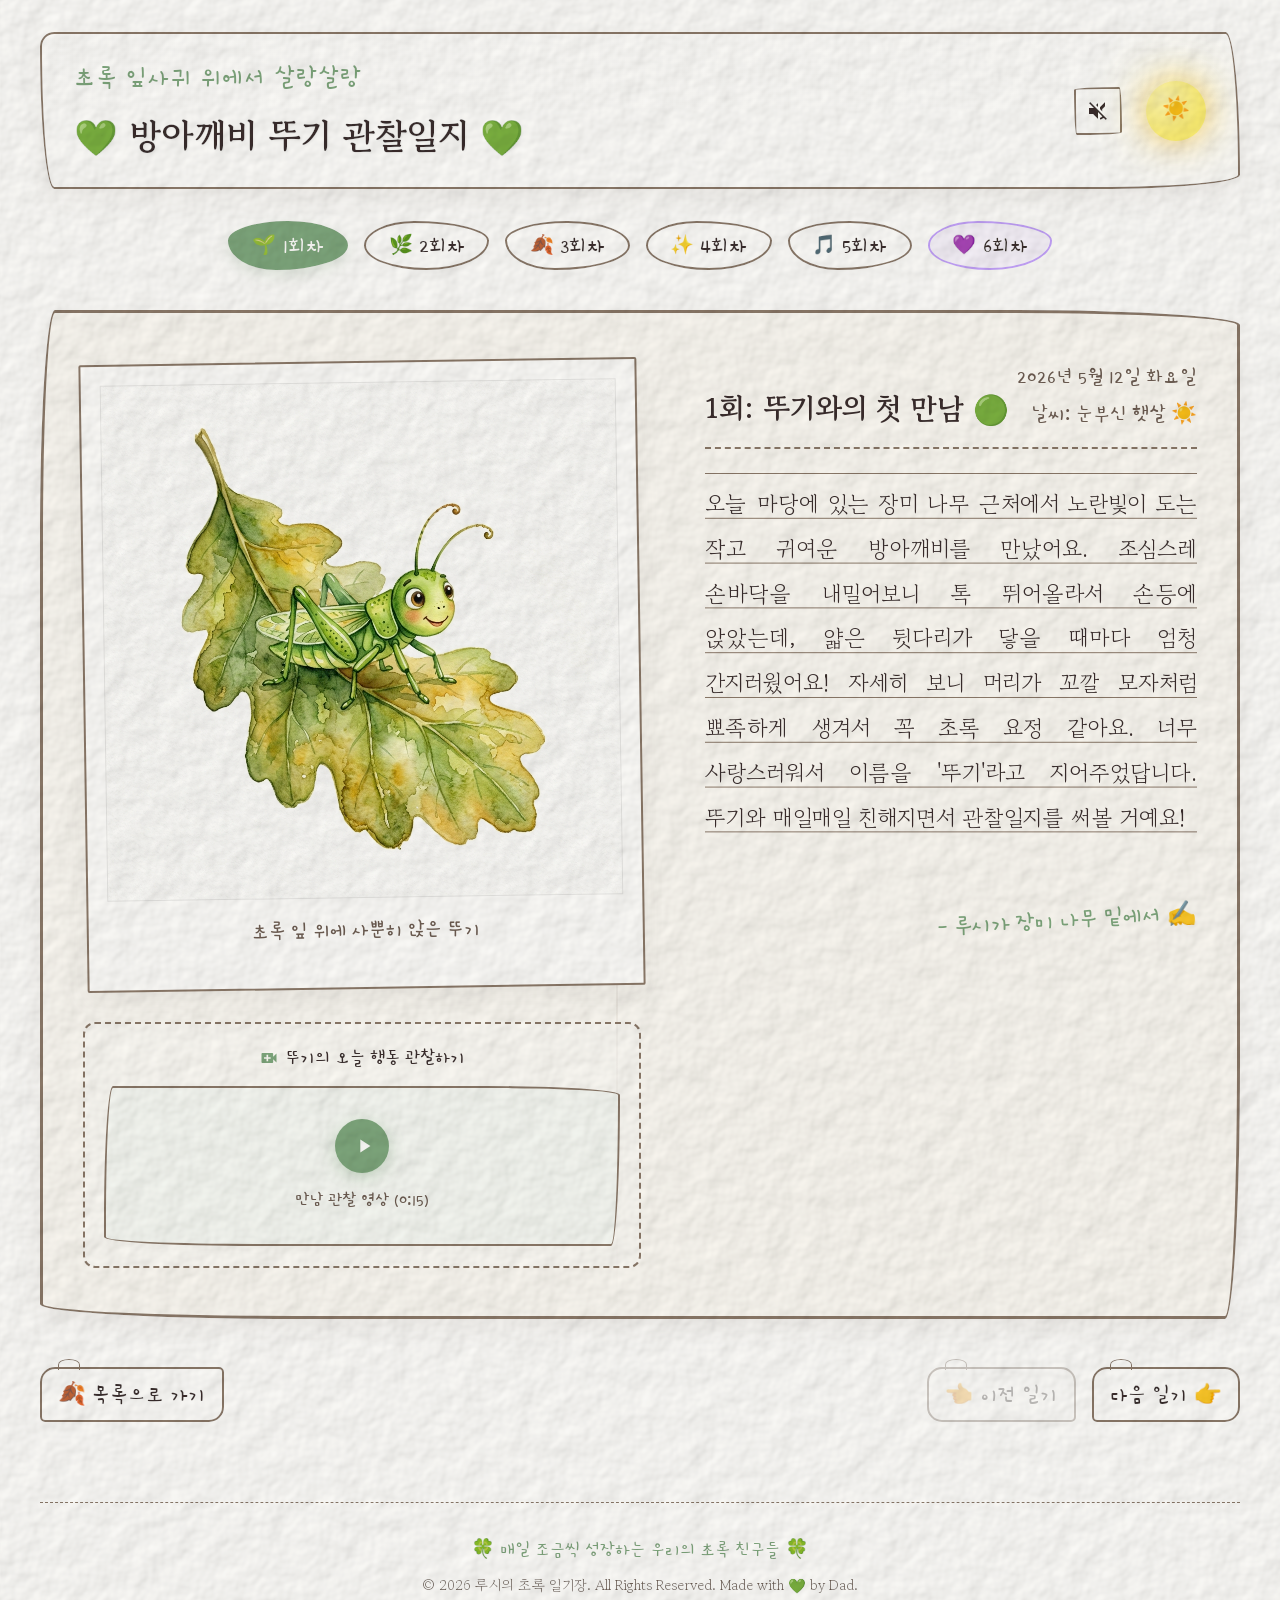
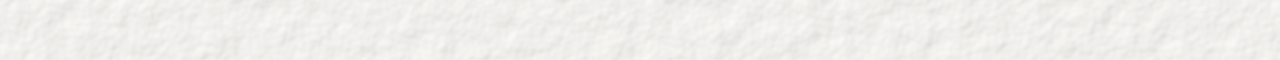
==== detail.html @ 8fe750f5 "Initial commit: Lucy's Green Field Exploration Diary Website" ====
<!DOCTYPE html>
<html lang="ko">
<head>
    <meta charset="UTF-8">
    <meta name="viewport" content="width=device-width, initial-scale=1.0">
    <title>뚜기 관찰일지 - 초록 들판의 탐험가 🌿</title>
    <meta name="description" content="방아깨비 뚜기와 함께한 6일간의 소중한 들판 일지">
    <link rel="stylesheet" href="assets/css/style.css">
</head>
<body>

    <!-- Canvas for particle background -->
    <canvas id="particle-canvas"></canvas>

    <!-- SVG Filter for Watercolor Paper Texture -->
    <svg style="position: absolute; width: 0; height: 0; pointer-events: none;">
        <defs>
            <filter id="paper-texture" x="0%" y="0%" width="100%" height="100%">
                <feTurbulence type="fractalNoise" baseFrequency="0.04" numOctaves="3" result="noise" />
                <feDiffuseLighting in="noise" lighting-color="#fffefb" surfaceScale="1.5" result="light">
                    <feDistantLight azimuth="50" elevation="60" />
                </feDiffuseLighting>
                <feBlend mode="multiply" in="SourceGraphic" in2="light" />
            </filter>
        </defs>
    </svg>

    <div class="container" style="filter: url(#paper-texture);">
        
        <!-- Small Header for Detail Page -->
        <header style="padding: 1.5rem 2rem; margin-bottom: 2rem; border-radius: 15px 15px 150px 15px/15px 150px 15px 150px;">
            <div class="header-night-overlay"></div>
            <div class="header-content">
                <div class="header-title-area">
                    <div class="header-subtitle">초록 잎사귀 위에서 살랑살랑</div>
                    <h1 class="header-title" style="font-size: 2.2rem; margin-bottom: 0;">💚 방아깨비 뚜기 관찰일지 💚</h1>
                </div>
                
                <div class="header-interactive">
                    <!-- Audio Control Toggle -->
                    <button class="audio-control" id="audio-toggle" title="배경음악 켜기/끄기">
                        <svg viewBox="0 0 24 24" id="audio-icon-on" style="display:none;">
                            <path d="M12 3v10.55c-.59-.34-1.27-.55-2-.55-2.21 0-4 1.79-4 4s1.79 4 4 4 4-1.79 4-4V7h4V3h-6zm-2 16c-1.1 0-2-.9-2-2s.9-2 2-2 2 .9 2 2-.9 2-2 2z"/>
                        </svg>
                        <svg viewBox="0 0 24 24" id="audio-icon-off">
                            <path d="M4.27 3L3 4.27 7.73 9H3v6h4l5 5v-6.73l4.25 4.25c-.67.52-1.42.93-2.25 1.18v2.03c1.38-.31 2.63-.95 3.69-1.81L19.73 21 21 19.73 4.27 3zM12 4L9.91 6.09 12 8.18V4zm4.27 6.27L19 7.53V3l-5 5v2.27l2.27 2.27z"/>
                        </svg>
                    </button>

                    <!-- Moon Theme toggle -->
                    <button class="supermoon-btn" id="theme-toggle" style="width:60px; height:60px;" title="낮과 밤 전환하기">
                        <span class="moon-face" id="moon-face" style="font-size:1.4rem;">☀️</span>
                    </button>
                </div>
            </div>
        </header>

        <main class="detail-main">
            
            <!-- Episode Selector Tabs (Leaf/flower-shaped) -->
            <nav class="episode-tabs" id="tabs-container">
                <button class="tab-btn active" data-ep="1">
                    <span class="tab-icon">🌱</span> 1회차
                </button>
                <button class="tab-btn" data-ep="2">
                    <span class="tab-icon">🌿</span> 2회차
                </button>
                <button class="tab-btn" data-ep="3">
                    <span class="tab-icon">🍂</span> 3회차
                </button>
                <button class="tab-btn" data-ep="4">
                    <span class="tab-icon">✨</span> 4회차
                </button>
                <button class="tab-btn" data-ep="5">
                    <span class="tab-icon">🎵</span> 5회차
                </button>
                <!-- 6th tab is highlighted in purple -->
                <button class="tab-btn special-tab" data-ep="6">
                    <span class="tab-icon">💜</span> 6회차
                </button>
            </nav>

            <!-- Lined Diary Book Layout -->
            <article class="diary-book" id="diary-card">
                
                <!-- Confetti canvas for episode 6 celebration -->
                <canvas id="petal-canvas" class="petal-canvas"></canvas>

                <div class="diary-layout">
                    
                    <!-- Left Page: Polaroid Frame & Media player -->
                    <section class="diary-media">
                        <!-- Polaroid Frame -->
                        <div class="polaroid-frame" id="polaroid-trigger" title="사진 더 크게 보기">
                            <div class="polaroid-img-wrapper">
                                <img src="assets/images/grasshopper_ttougi.png" alt="뚜기 사진" class="polaroid-img" id="diary-img">
                            </div>
                            <div class="polaroid-caption" id="diary-caption">
                                초록 잎 위의 귀염둥이 뚜기
                            </div>
                        </div>

                        <!-- Video / Activity Box -->
                        <div class="media-container">
                            <div class="media-title">
                                <svg viewBox="0 0 24 24">
                                    <path d="M17 10.5V7c0-.55-.45-1-1-1H4c-.55 0-1 .45-1 1v10c0 .55.45 1 1 1h12c.55 0 1-.45 1-1v-3.5l4 4v-11l-4 4zM14 13h-3v3H9v-3H6v-2h3V8h2v3h3v2z"/>
                                </svg>
                                뚜기의 오늘 행동 관찰하기
                            </div>
                            <!-- Custom interactive video button -->
                            <div class="custom-player" id="video-trigger" title="뚜기 행동 영상 보기">
                                <div class="player-overlay"></div>
                                <div class="play-btn-circle">
                                    <svg viewBox="0 0 24 24">
                                        <path d="M8 5v14l11-7z"/>
                                    </svg>
                                </div>
                                <div class="player-duration" id="player-label">관찰 영상 보기 (0:15)</div>
                            </div>
                        </div>
                    </section>

                    <!-- Right Page: Diary Text -->
                    <section class="diary-text-content">
                        <div class="diary-header">
                            <h2 class="diary-title" id="diary-title">1회: 뚜기와의 첫 만남</h2>
                            <div class="diary-meta">
                                <span id="diary-date">2026년 5월 12일 화요일</span>
                                <div class="diary-weather">
                                    <span>날씨:</span>
                                    <span id="diary-weather-val">눈부신 햇살 ☀️</span>
                                </div>
                            </div>
                        </div>
                        
                        <!-- Lined background text area -->
                        <div class="diary-body" id="diary-text">
                            오늘 마당에 있는 장미 나무 근처에서 노란빛이 도는 작고 귀여운 방아깨비를 만났어요. 조심스레 손바닥을 내밀어보니 톡 뛰어올라서 손등에 앉았는데, 얇은 뒷다리가 닿을 때마다 엄청 간지러웠어요! 자세히 보니 머리가 꼬깔 모자처럼 뾰족하게 생겨서 꼭 초록 요정 같아요. 너무 사랑스러워서 이름을 '뚜기'라고 지어주었답니다. 뚜기와 매일매일 친해지면서 관찰일지를 써볼 거예요!
                        </div>

                        <div class="diary-footer">
                            <div class="diary-signature" id="diary-sig">- 루시가 장미 덤불 옆에서 ✍️</div>
                        </div>
                    </section>

                </div>
            </article>

            <!-- Bookmarks navigation -->
            <nav class="bookmark-nav">
                <a href="index.html" class="bookmark-link back-home" title="메인 화면으로 돌아가기">
                    <span>🍂</span> 목록으로 가기
                </a>
                
                <div style="display:flex; gap:1rem;">
                    <button class="bookmark-link prev-tab" id="prev-btn" title="이전 회차 일기">
                        <span>👈</span> 이전 일기
                    </button>
                    <button class="bookmark-link next-tab" id="next-btn" title="다음 회차 일기">
                        다음 일기 <span>👉</span>
                    </button>
                </div>
            </nav>

        </main>

        <!-- Footer Section -->
        <footer>
            <div class="footer-desc">🍀 매일 조금씩 성장하는 우리의 초록 친구들 🍀</div>
            <p>&copy; 2026 루시의 초록 일기장. All Rights Reserved. Made with 💚 by Dad.</p>
        </footer>
    </div>

    <!-- Polaroid Zoom Modal -->
    <div class="modal-overlay" id="zoom-modal">
        <div class="modal-card" style="max-width: 480px; padding: 1.5rem; text-align: center;">
            <button class="modal-close" id="zoom-close-btn">&times;</button>
            <div class="polaroid-frame" style="transform:none; margin: 1rem 0; width:100%; box-shadow:none; border:none; padding: 0.5rem 0.5rem 2rem;">
                <div class="polaroid-img-wrapper" style="border-radius:8px;">
                    <img src="" alt="뚜기 확대 사진" class="polaroid-img" id="zoom-img">
                </div>
                <div class="polaroid-caption" id="zoom-caption" style="font-size: 1.5rem; margin-top: 1.2rem;"></div>
            </div>
        </div>
    </div>

    <!-- Simulated Video Modal -->
    <div class="modal-overlay" id="video-modal">
        <div class="modal-card" style="max-width: 640px; padding: 2rem;">
            <button class="modal-close" id="video-close-btn">&times;</button>
            <div class="memorial-modal-header" style="margin-bottom:1rem;">
                <h3 class="memorial-modal-title" id="video-modal-title">뚜기의 꼬물꼬물 움직임 관찰 🎬</h3>
            </div>
            
            <div class="video-frame-container" id="video-container" style="background:#2d3a2e; border: 2px solid var(--border-color); display:flex; flex-direction:column; align-items:center; justify-content:center; position:relative; overflow:hidden;">
                <!-- Animated canvas for simulated cute grasshopper movement -->
                <canvas id="video-canvas" style="width:100%; height:100%; background: radial-gradient(circle, #e8f5e9 0%, #c8e6c9 100%);"></canvas>
                <!-- Play overlay text -->
                <div id="video-sound-alert" style="position:absolute; bottom:15px; left:15px; background:rgba(0,0,0,0.6); color:#fff; padding:6px 12px; border-radius:20px; font-family:var(--font-handwriting); font-size:1.1rem; display:flex; align-items:center; gap:5px; pointer-events:none;">
                    🔊 풀벌레 소리가 합성되어 들려요!
                </div>
            </div>
            <p class="memorial-desc" style="margin-top: 1rem; text-align:center;" id="video-modal-desc">
                뚜기가 나뭇잎을 갉아 먹으며 안테나를 파르르 흔들고 있어요!
            </p>
        </div>
    </div>

    <script src="js/detail.js"></script>
</body>
</html>
---- assets/css/style.css ----
/* assets/css/style.css */

/* 1. Google Fonts Import */
@import url('https://fonts.googleapis.com/css2?family=Gamja+Flower&family=Gowun+Batang:wght@400;700&display=swap');

/* 2. CSS Design Tokens & Variables */
:root {
    /* Day Theme (Warm Cream & Green) */
    --bg-color: #fcf8f2;
    --paper-tint: rgba(253, 251, 247, 0.95);
    --text-primary: #3b2f2f;
    --text-secondary: #6e5e54;
    --accent-color: #7fa87f; /* Warm Soft Green */
    --accent-hover: #618761;
    --accent-bg: rgba(127, 168, 127, 0.15);
    --border-color: #8c7a6b;
    --card-shadow: 0 10px 25px rgba(140, 122, 107, 0.15);
    --accent-purple: #c5a3ff;
    --accent-purple-hover: #b085ff;
    --lock-bg: rgba(140, 122, 107, 0.08);
    --modal-overlay: rgba(59, 47, 47, 0.4);
    --supermoon-color: #fff176;
    --supermoon-glow: 0 0 30px #fdd835, 0 0 60px rgba(253, 216, 53, 0.4);
    
    --font-handwriting: 'Gamja Flower', cursive;
    --font-serif: 'Gowun Batang', serif;
}

[data-theme="night"] {
    /* Night Theme (Dreamy Indigo & Gold) */
    --bg-color: #1e1b29;
    --paper-tint: rgba(28, 25, 38, 0.92);
    --text-primary: #f5f2eb;
    --text-secondary: #ccc3b8;
    --accent-color: #a3c4f3; /* Dreamy Soft Blue */
    --accent-hover: #8fb6eb;
    --accent-bg: rgba(163, 196, 243, 0.15);
    --border-color: #5d5670;
    --card-shadow: 0 10px 25px rgba(0, 0, 0, 0.4);
    --accent-purple: #d6bfff;
    --accent-purple-hover: #c4a1ff;
    --lock-bg: rgba(93, 86, 112, 0.2);
    --modal-overlay: rgba(15, 12, 20, 0.7);
    --supermoon-color: #fff9c4;
    --supermoon-glow: 0 0 40px #fff59d, 0 0 80px rgba(255, 245, 157, 0.6);
}

/* 3. Base & Layout Styles */
* {
    box-sizing: border-box;
    margin: 0;
    padding: 0;
    transition: background-color 0.8s ease, color 0.6s ease, border-color 0.6s ease, box-shadow 0.6s ease;
}

body {
    background-color: var(--bg-color);
    color: var(--text-primary);
    font-family: var(--font-serif);
    min-height: 100vh;
    position: relative;
    overflow-x: hidden;
    line-height: 1.6;
}

/* Watercolor texture overlay */
body::before {
    content: "";
    position: fixed;
    top: 0;
    left: 0;
    width: 100%;
    height: 100%;
    background-image: 
        radial-gradient(var(--paper-tint) 60%, transparent 100%),
        radial-gradient(circle at 10% 20%, rgba(247, 220, 196, 0.1) 0%, transparent 40%),
        radial-gradient(circle at 90% 80%, rgba(200, 220, 240, 0.1) 0%, transparent 40%),
        radial-gradient(circle at 50% 50%, rgba(220, 240, 210, 0.1) 0%, transparent 50%);
    z-index: -2;
    pointer-events: none;
}

/* Canvas overlay for particle effect */
#particle-canvas {
    position: fixed;
    top: 0;
    left: 0;
    width: 100%;
    height: 100%;
    z-index: -1;
    pointer-events: none;
}

.container {
    width: 100%;
    max-width: 1840px;
    margin: 0 auto;
    padding: 2rem 2.5rem;
}

/* 4. Common Elements */
/* Hand-drawn irregular border button */
.btn-handdrawn {
    font-family: var(--font-handwriting);
    font-size: 1.3rem;
    color: var(--text-primary);
    background: transparent;
    border: 2px solid var(--border-color);
    padding: 0.6rem 1.5rem;
    cursor: pointer;
    border-radius: 255px 15px 225px 15px/15px 225px 15px 255px;
    display: inline-flex;
    align-items: center;
    gap: 0.5rem;
    position: relative;
    overflow: hidden;
}

.btn-handdrawn::after {
    content: '';
    position: absolute;
    top: 0;
    left: 0;
    width: 100%;
    height: 100%;
    background: var(--accent-bg);
    transform: scaleX(0);
    transform-origin: right;
    transition: transform 0.4s cubic-bezier(0.19, 1, 0.22, 1);
    z-index: -1;
    border-radius: inherit;
}

.btn-handdrawn:hover {
    border-color: var(--accent-color);
    color: var(--accent-color);
    transform: scale(1.03) rotate(-1deg);
    box-shadow: 0 4px 10px rgba(0, 0, 0, 0.05);
}

.btn-handdrawn:hover::after {
    transform: scaleX(1);
    transform-origin: left;
}

.btn-handdrawn:active {
    transform: scale(0.97);
}

/* 5. Header Section */
header {
    margin-bottom: 3rem;
    position: relative;
    border-radius: 30px 30px 255px 30px/30px 255px 30px 225px;
    border: 2px solid var(--border-color);
    padding: 2.5rem 2rem;
    overflow: hidden;
    box-shadow: var(--card-shadow);
    background: linear-gradient(to bottom, rgba(255,255,255,0.3), rgba(255,255,255,0));
}

.header-night-overlay {
    position: absolute;
    top: 0;
    left: 0;
    width: 100%;
    height: 100%;
    background: linear-gradient(180deg, #161224 0%, #1e1b29 100%);
    opacity: 0;
    transition: opacity 1.2s ease-in-out;
    z-index: 0;
}

[data-theme="night"] .header-night-overlay {
    opacity: 1;
}

.header-content {
    position: relative;
    z-index: 1;
    display: flex;
    justify-content: space-between;
    align-items: center;
    flex-wrap: wrap;
    gap: 1.5rem;
}

.header-title-area {
    max-width: 600px;
}

.header-subtitle {
    font-family: var(--font-handwriting);
    font-size: 1.6rem;
    color: var(--accent-color);
    margin-bottom: 0.5rem;
    letter-spacing: 1px;
}

.header-title {
    font-family: var(--font-serif);
    font-size: 2.8rem;
    font-weight: 700;
    color: var(--text-primary);
    text-shadow: 1px 1px 2px rgba(0,0,0,0.05);
    margin-bottom: 0.8rem;
}

.header-desc {
    font-size: 1.05rem;
    color: var(--text-secondary);
}

.header-interactive {
    display: flex;
    align-items: center;
    gap: 1.5rem;
}

/* Audio Controls & Theme Switcher */
.audio-control, .theme-control {
    background: none;
    border: none;
    cursor: pointer;
    padding: 0.5rem;
    border-radius: 50%;
    display: flex;
    align-items: center;
    justify-content: center;
    width: 48px;
    height: 48px;
    border: 2px solid var(--border-color);
    border-radius: 255px 15px 225px 15px/15px 225px 15px 255px;
    position: relative;
}

.audio-control:hover, .theme-control:hover {
    transform: scale(1.1) rotate(5deg);
    border-color: var(--accent-color);
}

.audio-control svg, .theme-control svg {
    width: 24px;
    height: 24px;
    fill: var(--text-primary);
}

/* Supermoon interactive button */
.supermoon-btn {
    position: relative;
    width: 80px;
    height: 80px;
    border-radius: 50%;
    background-color: var(--supermoon-color);
    box-shadow: var(--supermoon-glow);
    cursor: pointer;
    border: none;
    display: flex;
    align-items: center;
    justify-content: center;
    transition: transform 0.5s cubic-bezier(0.175, 0.885, 0.32, 1.275), box-shadow 0.8s ease, background-color 0.8s ease;
    animation: moonPulse 4s infinite ease-in-out;
}

.supermoon-btn::before {
    content: '';
    position: absolute;
    width: 70px;
    height: 70px;
    border-radius: 50%;
    background: radial-gradient(circle at 30% 30%, rgba(255,255,255,0.4) 0%, transparent 60%);
}

.supermoon-btn:hover {
    transform: scale(1.15) rotate(15deg);
}

.supermoon-btn .moon-face {
    font-size: 1.8rem;
    position: relative;
    top: -2px;
    transition: transform 0.6s ease;
}

.supermoon-btn:hover .moon-face {
    transform: scale(1.1);
}

@keyframes moonPulse {
    0%, 100% { box-shadow: var(--supermoon-glow); }
    50% { box-shadow: 0 0 45px #fdd835, 0 0 90px rgba(253, 216, 53, 0.6); }
}

[data-theme="night"] .supermoon-btn {
    animation: moonPulseNight 4s infinite ease-in-out;
}

@keyframes moonPulseNight {
    0%, 100% { box-shadow: var(--supermoon-glow); }
    50% { box-shadow: 0 0 55px #fff59d, 0 0 100px rgba(255, 245, 157, 0.8); }
}


/* 6. Main Dashboard Layout */
.dashboard {
    display: grid;
    grid-template-columns: 380px 1fr;
    gap: 4rem;
    align-items: start;
}

@media (max-width: 900px) {
    .dashboard {
        grid-template-columns: 1fr;
        gap: 2.5rem;
    }
}

/* 7. Memorial Column (Left side) */
.memorial-sidebar {
    background: rgba(255, 255, 255, 0.4);
    border: 2px solid var(--border-color);
    border-radius: 20px 255px 25px 225px/25px 25px 255px 25px;
    padding: 2rem 1.5rem;
    text-align: center;
    position: relative;
    box-shadow: var(--card-shadow);
    overflow: hidden;
}

[data-theme="night"] .memorial-sidebar {
    background: rgba(40, 35, 55, 0.4);
}

.memorial-sidebar::before {
    content: '';
    position: absolute;
    top: 0;
    left: 0;
    width: 100%;
    height: 100%;
    background: radial-gradient(circle at 50% 20%, rgba(163, 196, 243, 0.1) 0%, transparent 60%);
    pointer-events: none;
}

.memorial-title {
    font-family: var(--font-handwriting);
    font-size: 1.8rem;
    margin-bottom: 0.8rem;
    color: var(--accent-color);
    display: flex;
    align-items: center;
    justify-content: center;
    gap: 0.5rem;
}

.memorial-desc {
    font-size: 0.95rem;
    color: var(--text-secondary);
    margin-bottom: 1.5rem;
    word-break: keep-all;
}

/* Horangi Tomb Art Area */
.tomb-area {
    position: relative;
    width: 200px;
    height: 200px;
    margin: 0 auto 1.5rem;
    cursor: pointer;
}

.tomb-img-container {
    width: 100%;
    height: 100%;
    border-radius: 50% 50% 60% 40% / 50% 40% 60% 50%;
    border: 2px solid var(--border-color);
    background: #fff;
    padding: 10px;
    box-shadow: 0 8px 20px rgba(140, 122, 107, 0.1);
    overflow: hidden;
    display: flex;
    align-items: center;
    justify-content: center;
    position: relative;
    transition: transform 0.5s ease, border-color 0.5s ease;
}

[data-theme="night"] .tomb-img-container {
    background: #252233;
}

.tomb-area:hover .tomb-img-container {
    transform: translateY(-5px) scale(1.02) rotate(-1deg);
    border-color: var(--accent-color);
}

.tomb-illustration {
    width: 90%;
    height: 90%;
    object-fit: contain;
    border-radius: 50%;
}

/* Fireflies rising from tomb */
.firefly {
    position: absolute;
    width: 6px;
    height: 6px;
    background: #c5e1a5;
    border-radius: 50%;
    box-shadow: 0 0 10px #c5e1a5, 0 0 20px rgba(197, 225, 165, 0.5);
    pointer-events: none;
    opacity: 0;
}

.tomb-area:hover .firefly {
    animation: riseFirefly 3s infinite ease-out;
}

.tomb-area .firefly:nth-child(2) { left: 30%; animation-delay: 0.2s; }
.tomb-area .firefly:nth-child(3) { left: 50%; animation-delay: 0.8s; }
.tomb-area .firefly:nth-child(4) { left: 70%; animation-delay: 1.4s; }
.tomb-area .firefly:nth-child(5) { left: 40%; animation-delay: 2s; }

@keyframes riseFirefly {
    0% {
        transform: translateY(120px) scale(0.5);
        opacity: 0;
    }
    30% {
        opacity: 0.8;
    }
    100% {
        transform: translateY(-50px) translateX(var(--drift, 20px)) scale(1.2);
        opacity: 0;
    }
}

.memorial-stats {
    background: var(--accent-bg);
    border-radius: 12px;
    padding: 0.8rem 1.2rem;
    font-size: 1.1rem;
    font-family: var(--font-handwriting);
    color: var(--text-primary);
    border: 1px dashed var(--border-color);
    display: flex;
    justify-content: center;
    align-items: center;
    gap: 0.5rem;
    margin-top: 1rem;
}

.memorial-stats strong {
    font-size: 1.4rem;
    color: var(--accent-color);
}


/* 8. Grid of Observation Cards (Right side) */
.observation-grid-section {
    display: flex;
    flex-direction: column;
    gap: 1.5rem;
}

.grid-title {
    font-family: var(--font-handwriting);
    font-size: 2.2rem;
    color: var(--text-primary);
    display: flex;
    align-items: center;
    gap: 0.6rem;
    border-bottom: 2px dashed var(--border-color);
    padding-bottom: 0.8rem;
}

.grid-title svg {
    width: 32px;
    height: 32px;
    fill: var(--accent-color);
}

.observation-grid {
    display: grid;
    grid-template-columns: repeat(auto-fill, minmax(300px, 1fr));
    gap: 2.5rem;
}

/* Card Styling */
.card {
    background: rgba(255, 255, 255, 0.45);
    border: 2px solid var(--border-color);
    border-radius: 15px 225px 15px 255px/225px 15px 255px 15px;
    padding: 2rem 1.5rem;
    position: relative;
    box-shadow: var(--card-shadow);
    display: flex;
    flex-direction: column;
    align-items: center;
    cursor: pointer;
    overflow: hidden;
    height: 400px;
    justify-content: space-between;
    animation: gentleFloat 5s infinite ease-in-out;
}

[data-theme="night"] .card {
    background: rgba(40, 35, 55, 0.45);
}

.card:nth-child(2n) {
    animation-delay: 1.2s;
    border-radius: 255px 15px 225px 15px/15px 225px 15px 255px;
}

.card:nth-child(3n) {
    animation-delay: 2.5s;
    border-radius: 20px 25px 255px 25px/25px 255px 25px 225px;
}

@keyframes gentleFloat {
    0%, 100% { transform: translateY(0) rotate(0deg); }
    50% { transform: translateY(-6px) rotate(1deg); }
}

.card:hover {
    transform: translateY(-12px) scale(1.03) rotate(-1.5deg);
    border-color: var(--accent-color);
    box-shadow: 0 15px 30px rgba(127, 168, 127, 0.25);
    animation-play-state: paused;
}

[data-theme="night"] .card:hover {
    box-shadow: 0 15px 30px rgba(163, 196, 243, 0.25);
}

/* Active Card Special */
.card.active {
    background: rgba(253, 251, 247, 0.9);
    border-color: var(--accent-color);
    border-width: 3px;
}

[data-theme="night"] .card.active {
    background: rgba(45, 40, 60, 0.9);
}

.card.active::after {
    content: '';
    position: absolute;
    top: 0;
    left: 0;
    width: 100%;
    height: 100%;
    background: radial-gradient(circle at 90% 10%, rgba(127, 168, 127, 0.1) 0%, transparent 60%);
    pointer-events: none;
}

.card-tag {
    font-family: var(--font-handwriting);
    font-size: 1.1rem;
    color: #fff;
    background-color: var(--accent-color);
    padding: 0.3rem 0.8rem;
    border-radius: 255px 15px 225px 15px/15px 225px 15px 255px;
    align-self: flex-start;
    margin-bottom: 0.5rem;
}

.card.locked .card-tag {
    background-color: var(--text-secondary);
}

.card-img-frame {
    width: 170px;
    height: 170px;
    border-radius: 50%;
    border: 2px dashed var(--border-color);
    display: flex;
    align-items: center;
    justify-content: center;
    overflow: hidden;
    background: #fff;
    margin: 0.8rem 0;
    padding: 8px;
    transition: transform 0.5s ease;
}

[data-theme="night"] .card-img-frame {
    background: #252233;
}

.card:hover .card-img-frame {
    transform: scale(1.1) rotate(5deg);
}

.card-img {
    width: 100%;
    height: 100%;
    object-fit: contain;
    border-radius: 50%;
}

.card.locked .card-img {
    filter: grayscale(1) opacity(0.25);
}

.card-info {
    text-align: center;
    width: 100%;
}

.card-name {
    font-size: 1.4rem;
    font-weight: 700;
    color: var(--text-primary);
    margin-bottom: 0.2rem;
}

.card-meta {
    font-family: var(--font-handwriting);
    font-size: 1.1rem;
    color: var(--text-secondary);
}

/* Locked Card overlay elements */
.card.locked {
    background: var(--lock-bg);
    cursor: not-allowed;
    border-color: rgba(140, 122, 107, 0.4);
}

.card.locked:hover {
    transform: translateY(-2px);
    box-shadow: var(--card-shadow);
    border-color: rgba(140, 122, 107, 0.5);
    animation: gentleShake 0.4s ease;
}

@keyframes gentleShake {
    0%, 100% { transform: rotate(0); }
    25% { transform: rotate(-2deg) scale(0.99); }
    75% { transform: rotate(2deg) scale(1.01); }
}

.lock-icon-container {
    position: absolute;
    top: 50%;
    left: 50%;
    transform: translate(-50%, -50%);
    width: 60px;
    height: 60px;
    border-radius: 50%;
    background: rgba(255, 255, 255, 0.9);
    display: flex;
    align-items: center;
    justify-content: center;
    box-shadow: 0 4px 15px rgba(0,0,0,0.1);
    opacity: 0.85;
    transition: transform 0.3s ease, opacity 0.3s ease;
    z-index: 2;
    border: 2px solid var(--border-color);
}

[data-theme="night"] .lock-icon-container {
    background: rgba(40, 35, 55, 0.9);
}

.card.locked:hover .lock-icon-container {
    transform: translate(-50%, -50%) scale(1.1);
    opacity: 1;
}

.lock-icon-container svg {
    width: 28px;
    height: 28px;
    fill: var(--text-primary);
}


/* 9. Memorial Modal / Popup */
.modal-overlay {
    position: fixed;
    top: 0;
    left: 0;
    width: 100%;
    height: 100%;
    background-color: var(--modal-overlay);
    backdrop-filter: blur(5px);
    z-index: 100;
    display: flex;
    align-items: center;
    justify-content: center;
    opacity: 0;
    pointer-events: none;
    transition: opacity 0.5s ease;
}

.modal-overlay.active {
    opacity: 1;
    pointer-events: auto;
}

.modal-card {
    background-color: var(--bg-color);
    max-width: 550px;
    width: 90%;
    border: 3px solid var(--border-color);
    border-radius: 20px 255px 25px 225px/25px 25px 255px 25px;
    box-shadow: 0 20px 50px rgba(0,0,0,0.2);
    padding: 2.5rem 2rem;
    position: relative;
    transform: translateY(30px) scale(0.95);
    transition: transform 0.5s cubic-bezier(0.175, 0.885, 0.32, 1.275);
    overflow: hidden;
}

.modal-card::before {
    content: "";
    position: absolute;
    top: 0;
    left: 0;
    width: 100%;
    height: 100%;
    background-image: radial-gradient(var(--paper-tint) 70%, transparent 100%);
    z-index: -1;
    pointer-events: none;
}

.modal-overlay.active .modal-card {
    transform: translateY(0) scale(1);
}

.modal-close {
    position: absolute;
    top: 1.2rem;
    right: 1.2rem;
    background: none;
    border: none;
    cursor: pointer;
    font-size: 2rem;
    line-height: 1;
    color: var(--text-secondary);
}

.modal-close:hover {
    color: var(--accent-color);
    transform: scale(1.1);
}

.memorial-modal-header {
    text-align: center;
    margin-bottom: 1.5rem;
}

.memorial-avatar-frame {
    width: 100px;
    height: 100px;
    margin: 0 auto 1rem;
    border-radius: 50%;
    border: 2px dashed var(--accent-color);
    padding: 5px;
    background: #fff;
}

[data-theme="night"] .memorial-avatar-frame {
    background: #252233;
}

.memorial-avatar {
    width: 100%;
    height: 100%;
    border-radius: 50%;
    object-fit: contain;
}

.memorial-modal-title {
    font-family: var(--font-handwriting);
    font-size: 2.2rem;
    color: var(--text-primary);
}

.memorial-modal-subtitle {
    font-size: 0.95rem;
    color: var(--text-secondary);
}

.memorial-letter {
    font-family: var(--font-serif);
    background: rgba(255, 255, 255, 0.6);
    border: 1px solid var(--border-color);
    border-radius: 12px;
    padding: 1.5rem;
    font-size: 1.05rem;
    line-height: 1.7;
    margin-bottom: 2rem;
    box-shadow: inset 0 2px 8px rgba(0,0,0,0.02);
    word-break: keep-all;
    position: relative;
}

[data-theme="night"] .memorial-letter {
    background: rgba(40, 35, 55, 0.6);
}

.memorial-letter::after {
    content: "🌸";
    position: absolute;
    bottom: -15px;
    right: 20px;
    font-size: 2rem;
}

.flower-selector-title {
    font-family: var(--font-handwriting);
    font-size: 1.4rem;
    text-align: center;
    margin-bottom: 1rem;
    color: var(--text-primary);
}

.flower-options {
    display: flex;
    justify-content: space-around;
    gap: 1rem;
    margin-bottom: 1.5rem;
}

.flower-option {
    display: flex;
    flex-direction: column;
    align-items: center;
    background: rgba(255,255,255,0.4);
    border: 2px solid var(--border-color);
    border-radius: 12px;
    padding: 0.8rem;
    cursor: pointer;
    flex: 1;
    transition: transform 0.3s ease, border-color 0.3s ease, background-color 0.3s ease;
}

[data-theme="night"] .flower-option {
    background: rgba(40,35,55,0.4);
}

.flower-option:hover {
    transform: translateY(-5px);
    border-color: var(--accent-color);
    background: var(--accent-bg);
}

.flower-emoji {
    font-size: 2.2rem;
    margin-bottom: 0.4rem;
    animation: gentleWiggle 3s infinite ease-in-out;
}

.flower-option:nth-child(2) .flower-emoji { animation-delay: 0.8s; }
.flower-option:nth-child(3) .flower-emoji { animation-delay: 1.6s; }

@keyframes gentleWiggle {
    0%, 100% { transform: rotate(0deg); }
    50% { transform: rotate(10deg); }
}

.flower-name {
    font-size: 0.9rem;
    font-weight: 700;
    color: var(--text-primary);
    margin-bottom: 0.2rem;
}

.flower-desc {
    font-size: 0.75rem;
    color: var(--text-secondary);
}

/* Placed flowers accumulation visualization inside modal/tomb */
.tomb-flower-layer {
    position: absolute;
    bottom: 25px;
    left: 20px;
    right: 20px;
    height: 40px;
    pointer-events: none;
    display: flex;
    flex-wrap: wrap;
    justify-content: center;
    gap: 4px;
    overflow: hidden;
    z-index: 10;
}

.placed-flower-svg {
    width: 20px;
    height: 20px;
    animation: dropFlower 0.8s cubic-bezier(0.175, 0.885, 0.32, 1.275) forwards;
}

@keyframes dropFlower {
    0% { transform: translateY(-50px) scale(0) rotate(0deg); opacity: 0; }
    100% { transform: translateY(0) scale(1) rotate(var(--rot, 0deg)); opacity: 0.95; }
}


/* 10. DETAIL PAGE SPECIFIC STYLES */
.detail-main {
    width: 100%;
    max-width: 1720px;
    margin: 0 auto;
}

/* Leaf/Flower Episode Tabs */
.episode-tabs {
    display: flex;
    justify-content: center;
    flex-wrap: wrap;
    gap: 1rem;
    margin-bottom: 2.5rem;
}

.tab-btn {
    font-family: var(--font-handwriting);
    font-size: 1.4rem;
    color: var(--text-primary);
    background: rgba(255,255,255,0.5);
    border: 2px solid var(--border-color);
    padding: 0.5rem 1.4rem;
    cursor: pointer;
    border-radius: 50% 50% 60% 40% / 40% 50% 50% 60%; /* Symmetrical organic leaf shape */
    display: flex;
    align-items: center;
    justify-content: center;
    gap: 0.4rem;
    box-shadow: 0 4px 10px rgba(0,0,0,0.03);
    position: relative;
}

[data-theme="night"] .tab-btn {
    background: rgba(40,35,55,0.5);
}

.tab-btn:nth-child(2n) {
    border-radius: 40% 60% 50% 50% / 50% 40% 60% 50%;
}

.tab-btn:hover {
    transform: translateY(-3px) scale(1.03);
    border-color: var(--accent-color);
    background: var(--accent-bg);
}

.tab-btn.active {
    background: var(--accent-color);
    color: #fff;
    border-color: var(--accent-color);
    box-shadow: 0 6px 15px rgba(127, 168, 127, 0.3);
}

/* 6th tab is special (purple color) */
.tab-btn.special-tab {
    border-color: var(--accent-purple);
    background: rgba(197, 163, 255, 0.15);
}

.tab-btn.special-tab.active {
    background: var(--accent-purple);
    border-color: var(--accent-purple);
    color: #fff;
    box-shadow: 0 6px 15px rgba(197, 163, 255, 0.4);
}

.tab-icon {
    font-size: 1.2rem;
}

/* Diary Container & Paper Layout */
.diary-book {
    background: rgba(253, 251, 247, 0.95);
    border: 3px solid var(--border-color);
    border-radius: 15px 225px 15px 255px/225px 15px 255px 15px;
    padding: 3rem 2.5rem;
    box-shadow: var(--card-shadow);
    min-height: 500px;
    position: relative;
    overflow: hidden;
}

[data-theme="night"] .diary-book {
    background: rgba(30, 27, 41, 0.95);
}

/* Book binding effect in the center */
.diary-book::after {
    content: '';
    position: absolute;
    top: 0;
    bottom: 0;
    left: 48%;
    width: 2px;
    background: linear-gradient(to bottom, transparent, rgba(140, 122, 107, 0.15), transparent);
    pointer-events: none;
}

.diary-layout {
    display: grid;
    grid-template-columns: 1.1fr 1fr;
    gap: 3rem;
    position: relative;
    z-index: 1;
}

@media (max-width: 768px) {
    .diary-layout {
        grid-template-columns: 1fr;
        gap: 2.5rem;
    }
    .diary-book {
        padding: 2rem 1.5rem;
    }
}

/* Left Page: Photos & Media */
.diary-media {
    display: flex;
    flex-direction: column;
    gap: 2rem;
}

/* Polaroid Frame */
.polaroid-frame {
    background: #ffffff;
    padding: 1.2rem 1.2rem 2.5rem;
    border: 2px solid var(--border-color);
    box-shadow: 0 8px 25px rgba(0,0,0,0.06);
    transform: rotate(var(--rot, -2deg));
    border-radius: 2px;
    cursor: pointer;
    transition: transform 0.5s ease, box-shadow 0.5s ease;
    display: flex;
    flex-direction: column;
    align-items: center;
}

[data-theme="night"] .polaroid-frame {
    background: #252233;
}

.polaroid-frame:hover {
    transform: scale(1.03) rotate(0deg);
    box-shadow: 0 15px 35px rgba(0,0,0,0.12);
}

.polaroid-img-wrapper {
    width: 100%;
    aspect-ratio: 1;
    overflow: hidden;
    border: 1px solid rgba(0,0,0,0.06);
    background: #f8f8f8;
    position: relative;
}

[data-theme="night"] .polaroid-img-wrapper {
    background: #1b1926;
}

.polaroid-img {
    width: 100%;
    height: 100%;
    object-fit: cover;
    transition: transform 0.8s ease;
}

.polaroid-frame:hover .polaroid-img {
    transform: scale(1.05);
}

.polaroid-caption {
    font-family: var(--font-handwriting);
    font-size: 1.3rem;
    margin-top: 1rem;
    color: var(--text-secondary);
    text-align: center;
}

/* Media Box (Video / Audio Fallback) */
.media-container {
    background: rgba(255, 255, 255, 0.4);
    border: 2px dashed var(--border-color);
    border-radius: 12px;
    padding: 1.2rem;
    text-align: center;
}

[data-theme="night"] .media-container {
    background: rgba(40, 35, 55, 0.4);
}

.media-title {
    font-family: var(--font-handwriting);
    font-size: 1.2rem;
    margin-bottom: 0.8rem;
    display: flex;
    align-items: center;
    justify-content: center;
    gap: 0.4rem;
    color: var(--text-primary);
}

.media-title svg {
    width: 20px;
    height: 20px;
    fill: var(--accent-color);
}

.custom-player {
    width: 100%;
    height: 160px;
    background: #ffffff;
    border: 2px solid var(--border-color);
    border-radius: 15px 225px 15px 255px/225px 15px 255px 15px;
    display: flex;
    flex-direction: column;
    align-items: center;
    justify-content: center;
    cursor: pointer;
    position: relative;
    overflow: hidden;
    box-shadow: 0 4px 10px rgba(0,0,0,0.02);
}

[data-theme="night"] .custom-player {
    background: #252233;
}

.custom-player:hover {
    border-color: var(--accent-color);
    transform: translateY(-2px);
}

.player-overlay {
    position: absolute;
    top: 0;
    left: 0;
    width: 100%;
    height: 100%;
    background: rgba(127, 168, 127, 0.05);
    z-index: 1;
    pointer-events: none;
}

.play-btn-circle {
    width: 54px;
    height: 54px;
    border-radius: 50%;
    background: var(--accent-color);
    display: flex;
    align-items: center;
    justify-content: center;
    box-shadow: 0 4px 15px rgba(127, 168, 127, 0.4);
    z-index: 2;
    transition: transform 0.3s ease, background-color 0.3s ease;
}

.custom-player:hover .play-btn-circle {
    transform: scale(1.1);
    background: var(--accent-hover);
}

.play-btn-circle svg {
    width: 22px;
    height: 22px;
    fill: #ffffff;
    position: relative;
    left: 2px;
}

.player-duration {
    font-family: var(--font-handwriting);
    font-size: 1.1rem;
    color: var(--text-secondary);
    margin-top: 0.8rem;
    z-index: 2;
}

/* Video Popout Modal */
.video-frame-container {
    width: 100%;
    max-width: 720px;
    aspect-ratio: 16/9;
    border: 3px solid var(--border-color);
    background: #000;
    border-radius: 12px;
    overflow: hidden;
    box-shadow: 0 10px 40px rgba(0,0,0,0.5);
}

.video-frame-container iframe, .video-frame-container video {
    width: 100%;
    height: 100%;
    border: none;
}


/* Right Page: Text Diary */
.diary-text-content {
    display: flex;
    flex-direction: column;
    gap: 1.5rem;
    padding-left: 1rem;
}

.diary-header {
    display: flex;
    justify-content: space-between;
    align-items: flex-end;
    border-bottom: 2px dashed var(--border-color);
    padding-bottom: 1rem;
}

.diary-title {
    font-size: 1.8rem;
    font-weight: 700;
    color: var(--text-primary);
}

.diary-meta {
    font-family: var(--font-handwriting);
    font-size: 1.3rem;
    color: var(--text-secondary);
    display: flex;
    flex-direction: column;
    align-items: flex-end;
    gap: 0.2rem;
}

.diary-weather {
    display: flex;
    align-items: center;
    gap: 0.4rem;
}

/* Lined Paper effect for text */
.diary-body {
    font-family: var(--font-serif);
    font-size: 1.4rem;
    color: var(--text-primary);
    line-height: 2.8rem; /* Line spacing to match background lines */
    position: relative;
    background-image: linear-gradient(var(--border-color) 1px, transparent 1px);
    background-size: 100% 2.8rem; /* Match line-height exactly */
    padding-top: 0.5rem;
    min-height: 380px;
    word-break: keep-all;
    text-align: justify;
}

.diary-footer {
    display: flex;
    justify-content: flex-end;
    margin-top: 1.5rem;
}

.diary-signature {
    font-family: var(--font-handwriting);
    font-size: 1.5rem;
    color: var(--accent-color);
    transform: rotate(-3deg);
}

/* Navigation Bookmarks */
.bookmark-nav {
    display: flex;
    justify-content: space-between;
    margin-top: 3rem;
}

.bookmark-link {
    font-family: var(--font-handwriting);
    font-size: 1.4rem;
    color: var(--text-primary);
    text-decoration: none;
    display: inline-flex;
    align-items: center;
    gap: 0.4rem;
    padding: 0.5rem 1rem;
    background: rgba(255, 255, 255, 0.4);
    border: 2px solid var(--border-color);
    border-radius: 12px;
    position: relative;
    z-index: 10;
}

[data-theme="night"] .bookmark-link {
    background: rgba(40, 35, 55, 0.4);
}

.bookmark-link:hover {
    color: var(--accent-color);
    border-color: var(--accent-color);
    transform: translateY(-2px) rotate(1deg);
}

/* Leaf shape bookmarks on top */
.bookmark-link::before {
    content: '';
    position: absolute;
    top: -10px;
    width: 20px;
    height: 10px;
    border-radius: 50% 50% 0 0;
    border: 1px solid var(--border-color);
    border-bottom: none;
    z-index: -1;
}

.bookmark-link.back-home {
    border-radius: 15px 5px 15px 5px;
}

.bookmark-link.prev-tab {
    border-radius: 15px 15px 5px 15px;
}

.bookmark-link.next-tab {
    border-radius: 15px 15px 15px 5px;
}

/* Floating Confetti / Flower Petals */
.petal-canvas {
    position: absolute;
    top: 0;
    left: 0;
    width: 100%;
    height: 100%;
    pointer-events: none;
    z-index: 5;
}


/* Footer styling */
footer {
    text-align: center;
    margin-top: 5rem;
    padding: 2rem 0;
    border-top: 1px dashed var(--border-color);
    font-size: 0.9rem;
    color: var(--text-secondary);
}

.footer-desc {
    font-family: var(--font-handwriting);
    font-size: 1.2rem;
    margin-bottom: 0.4rem;
    color: var(--accent-color);
}
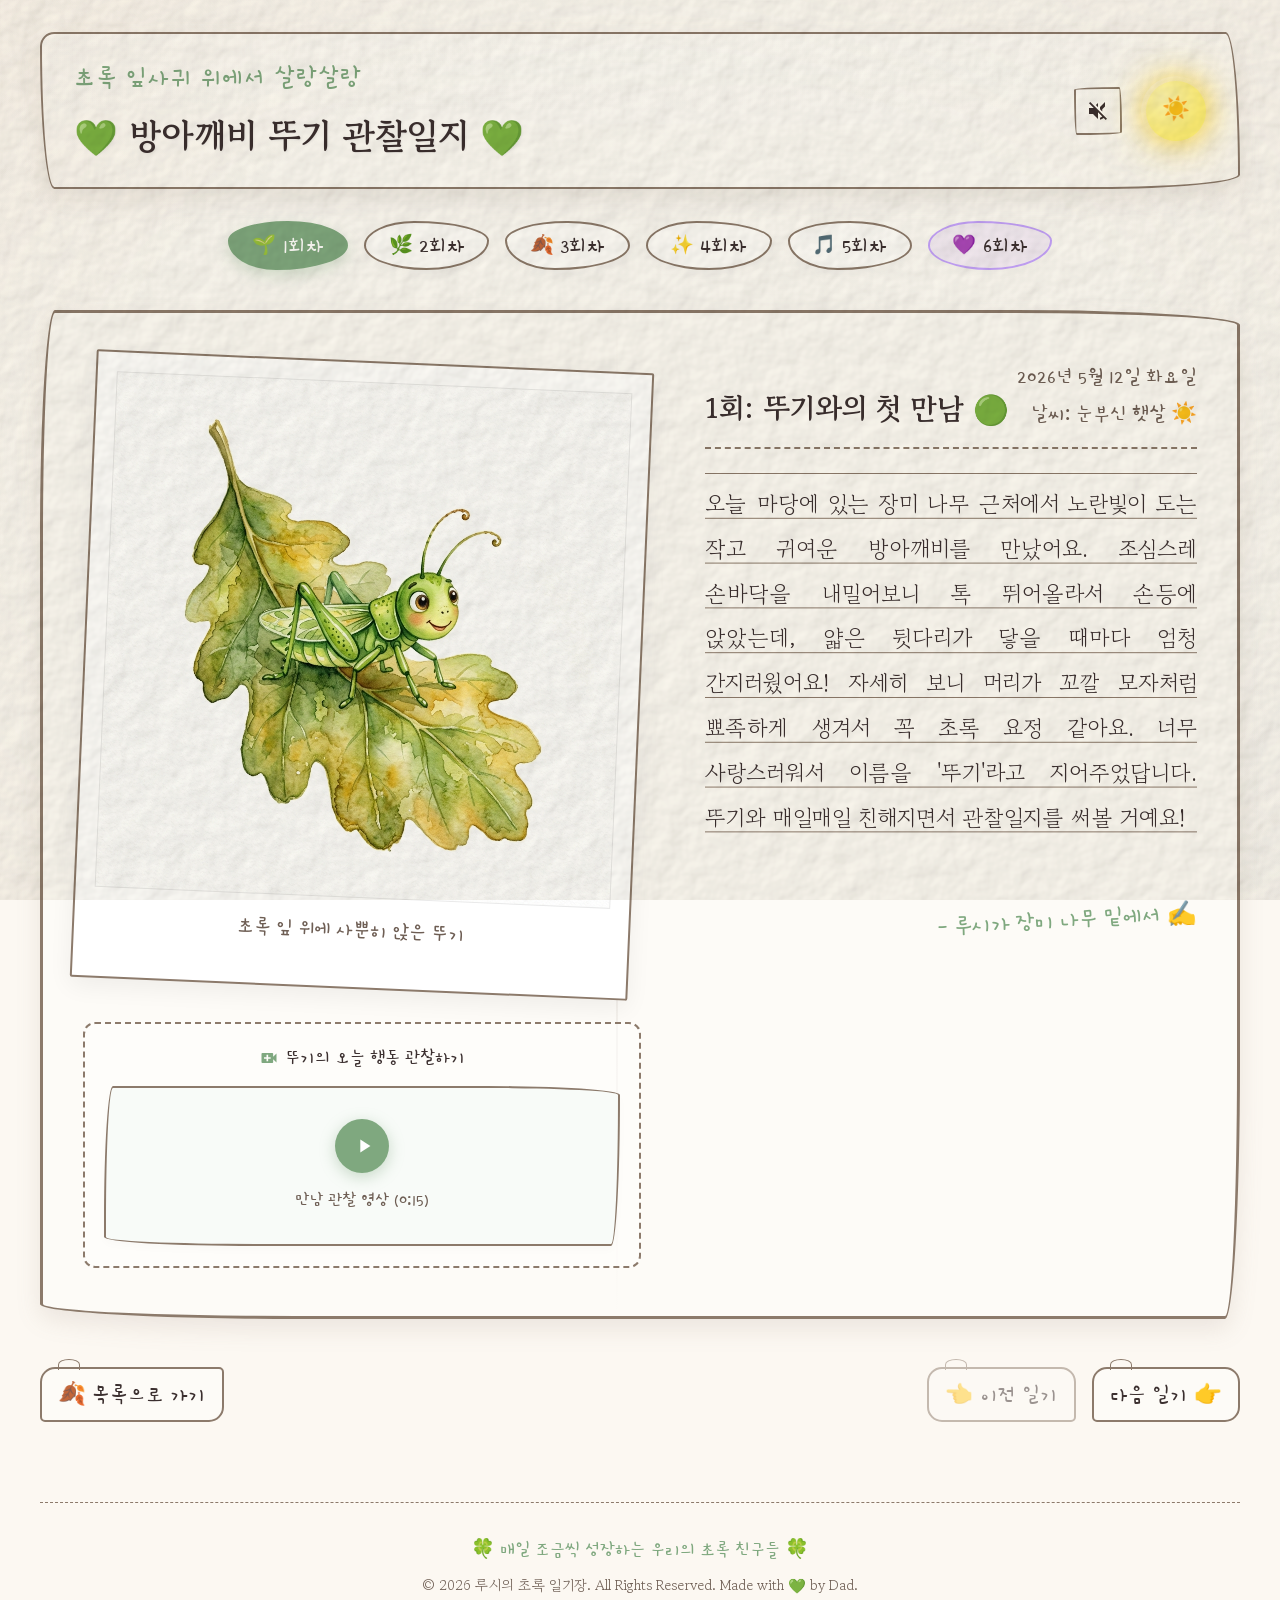
==== commit 89ba9b81: "Fix mobile rendering clipping: shift SVG filter to viewport-fixed overlay and fix dynamic card heigh" ====
--- a/detail.html
+++ b/detail.html
@@ -11,6 +11,9 @@
 
     <!-- Canvas for particle background -->
     <canvas id="particle-canvas"></canvas>
+
+    <!-- Fixed viewport-sized overlay to apply watercolor paper texture efficiently -->
+    <div class="paper-overlay"></div>
 
     <!-- SVG Filter for Watercolor Paper Texture -->
     <svg style="position: absolute; width: 0; height: 0; pointer-events: none;">
@@ -25,7 +28,7 @@
         </defs>
     </svg>
 
-    <div class="container" style="filter: url(#paper-texture);">
+    <div class="container">
         
         <!-- Small Header for Detail Page -->
         <header style="padding: 1.5rem 2rem; margin-bottom: 2rem; border-radius: 15px 15px 150px 15px/15px 150px 15px 150px;">
--- a/assets/css/style.css
+++ b/assets/css/style.css
@@ -98,6 +98,21 @@
     padding: 2rem 2.5rem;
 }
 
+/* Fixed viewport-sized overlay to apply watercolor paper texture efficiently */
+.paper-overlay {
+    position: fixed;
+    top: 0;
+    left: 0;
+    width: 100vw;
+    height: 100vh;
+    background-color: #fffefb; /* Solid base cream color representing SourceGraphic */
+    z-index: 9999;             /* Sits on top of all content layers to blend down */
+    pointer-events: none;      /* Ensures clicks and scroll gestures pass through */
+    filter: url(#paper-texture); /* Applies the high-fidelity SVG paper filter */
+    mix-blend-mode: multiply;  /* Multiplies the paper grain onto colors below */
+    opacity: 0.85;             /* Soft watercolor texture opacity */
+}
+
 /* 4. Common Elements */
 /* Hand-drawn irregular border button */
 .btn-handdrawn {
@@ -501,7 +516,8 @@
     align-items: center;
     cursor: pointer;
     overflow: hidden;
-    height: 400px;
+    min-height: 400px;
+    height: auto;
     justify-content: space-between;
     animation: gentleFloat 5s infinite ease-in-out;
 }
@@ -586,6 +602,7 @@
     margin: 0.8rem 0;
     padding: 8px;
     transition: transform 0.5s ease;
+    flex-shrink: 0;
 }
 
 [data-theme="night"] .card-img-frame {
@@ -1356,3 +1373,270 @@
     margin-bottom: 0.4rem;
     color: var(--accent-color);
 }
+
+/* ==========================================
+   11. MOBILE & TABLET RESPONSIVE STYLES
+   ========================================== */
+@media (max-width: 768px) {
+    /* Container & Layout Sizing */
+    .container {
+        padding: 1rem 1rem;
+    }
+    
+    /* Header Sizing */
+    header {
+        padding: 1.5rem 1rem;
+        margin-bottom: 1.5rem;
+        border-radius: 20px 20px 100px 20px/20px 100px 20px 100px;
+    }
+    
+    .header-content {
+        flex-direction: column;
+        align-items: flex-start;
+        gap: 1rem;
+    }
+    
+    .header-title {
+        font-size: 1.9rem;
+        margin-bottom: 0.5rem;
+    }
+    
+    .header-subtitle {
+        font-size: 1.2rem;
+    }
+    
+    .header-desc {
+        font-size: 0.95rem;
+        line-height: 1.5;
+    }
+    
+    .header-interactive {
+        width: 100%;
+        justify-content: flex-start;
+        gap: 1rem;
+    }
+    
+    .supermoon-btn {
+        width: 60px;
+        height: 60px;
+    }
+    
+    .supermoon-btn::before {
+        width: 50px;
+        height: 50px;
+    }
+    
+    .supermoon-btn .moon-face {
+        font-size: 1.3rem;
+    }
+    
+    /* Dashboard (Grid Layout to Column Flow) */
+    .dashboard {
+        display: flex;
+        flex-direction: column;
+        gap: 2rem;
+    }
+    
+    .memorial-sidebar {
+        width: 100%;
+        padding: 1.5rem 1rem;
+        order: 2; /* Horangi's Grave goes below active cards on mobile for quicker diary access */
+    }
+    
+    .observation-grid-section {
+        order: 1; /* Lucy's diaries on top */
+    }
+    
+    .grid-title {
+        font-size: 1.7rem;
+    }
+    
+    .observation-grid {
+        grid-template-columns: repeat(auto-fill, minmax(260px, 1fr));
+        gap: 1.5rem;
+    }
+    
+    .card {
+        min-height: 350px;
+        height: auto;
+        padding: 1.5rem 1rem;
+    }
+    
+    .card-img-frame {
+        width: 140px;
+        height: 140px;
+        flex-shrink: 0;
+    }
+    
+    .card-name {
+        font-size: 1.25rem;
+    }
+    
+    /* DETAIL PAGE: Widescreen Book to Scrollable Single Page */
+    .detail-main {
+        padding: 0 0.2rem;
+    }
+    
+    /* Horizontal Swipeable Ribbon of Episode Tabs */
+    .episode-tabs {
+        display: flex;
+        justify-content: flex-start;
+        overflow-x: auto;
+        flex-wrap: nowrap;
+        gap: 0.6rem;
+        padding: 0.5rem 0.2rem 1rem 0.2rem;
+        margin-bottom: 1.2rem;
+        width: 100%;
+        -webkit-overflow-scrolling: touch;
+        scroll-snap-type: x mandatory;
+        scrollbar-width: none; /* Hide scrollbar Firefox */
+    }
+    
+    .episode-tabs::-webkit-scrollbar {
+        display: none; /* Hide scrollbar Chrome/Safari */
+    }
+    
+    .tab-btn {
+        flex: 0 0 auto;
+        padding: 0.4rem 1rem;
+        font-size: 1.15rem;
+        scroll-snap-align: start;
+    }
+    
+    /* Book Container stacked vertically */
+    .diary-book {
+        padding: 2rem 1.2rem;
+        border-radius: 18px;
+        min-height: auto;
+    }
+    
+    .diary-book::after {
+        display: none; /* Hide the vertical spine binding line */
+    }
+    
+    .diary-layout {
+        grid-template-columns: 1fr;
+        gap: 2rem;
+    }
+    
+    .diary-media {
+        gap: 1.5rem;
+    }
+    
+    .polaroid-frame {
+        padding: 1rem 1rem 2rem;
+        max-width: 320px;
+        margin: 0 auto;
+    }
+    
+    .custom-player {
+        height: 130px;
+    }
+    
+    .diary-text-content {
+        padding-left: 0;
+    }
+    
+    .diary-title {
+        font-size: 1.5rem;
+    }
+    
+    .diary-meta {
+        font-size: 1.15rem;
+    }
+    
+    /* Custom mobile handwriting line-height alignment */
+    .diary-body {
+        font-size: 1.15rem;
+        line-height: 2.3rem; /* Perfectly aligned */
+        background-size: 100% 2.3rem; /* Perfect lined notebook matching */
+        min-height: 240px;
+        padding-top: 0.2rem;
+    }
+    
+    .diary-signature {
+        font-size: 1.3rem;
+    }
+    
+    /* Navigation Bookmarks */
+    .bookmark-nav {
+        margin-top: 2rem;
+        gap: 0.5rem;
+    }
+    
+    .bookmark-link {
+        font-size: 1.15rem;
+        padding: 0.4rem 0.8rem;
+    }
+    
+    /* Modals & Popups Sizing */
+    .modal-card {
+        padding: 1.5rem 1.2rem;
+        max-width: 92%;
+        border-radius: 18px;
+    }
+    
+    .memorial-modal-title {
+        font-size: 1.6rem;
+    }
+    
+    .memorial-letter {
+        padding: 1rem;
+        font-size: 0.95rem;
+        line-height: 1.6;
+        margin-bottom: 1.5rem;
+    }
+    
+    .flower-options {
+        gap: 0.5rem;
+    }
+    
+    .flower-option {
+        padding: 0.5rem;
+    }
+    
+    .flower-emoji {
+        font-size: 1.8rem;
+    }
+    
+    .flower-name {
+        font-size: 0.85rem;
+    }
+    
+    .flower-desc {
+        font-size: 0.7rem;
+    }
+}
+
+@media (max-width: 480px) {
+    .observation-grid {
+        grid-template-columns: 1fr;
+        gap: 1.2rem;
+    }
+    
+    .card {
+        height: auto;
+        min-height: 340px; /* Changed to min-height to prevent text clipping on small viewports */
+    }
+    
+    .bookmark-nav {
+        flex-direction: column;
+        align-items: stretch;
+        gap: 1rem;
+    }
+    
+    .bookmark-nav > div {
+        width: 100%;
+        display: flex;
+        gap: 0.5rem;
+    }
+    
+    .bookmark-nav > div > button {
+        flex: 1;
+        justify-content: center;
+    }
+    
+    .bookmark-link.back-home {
+        justify-content: center;
+    }
+}
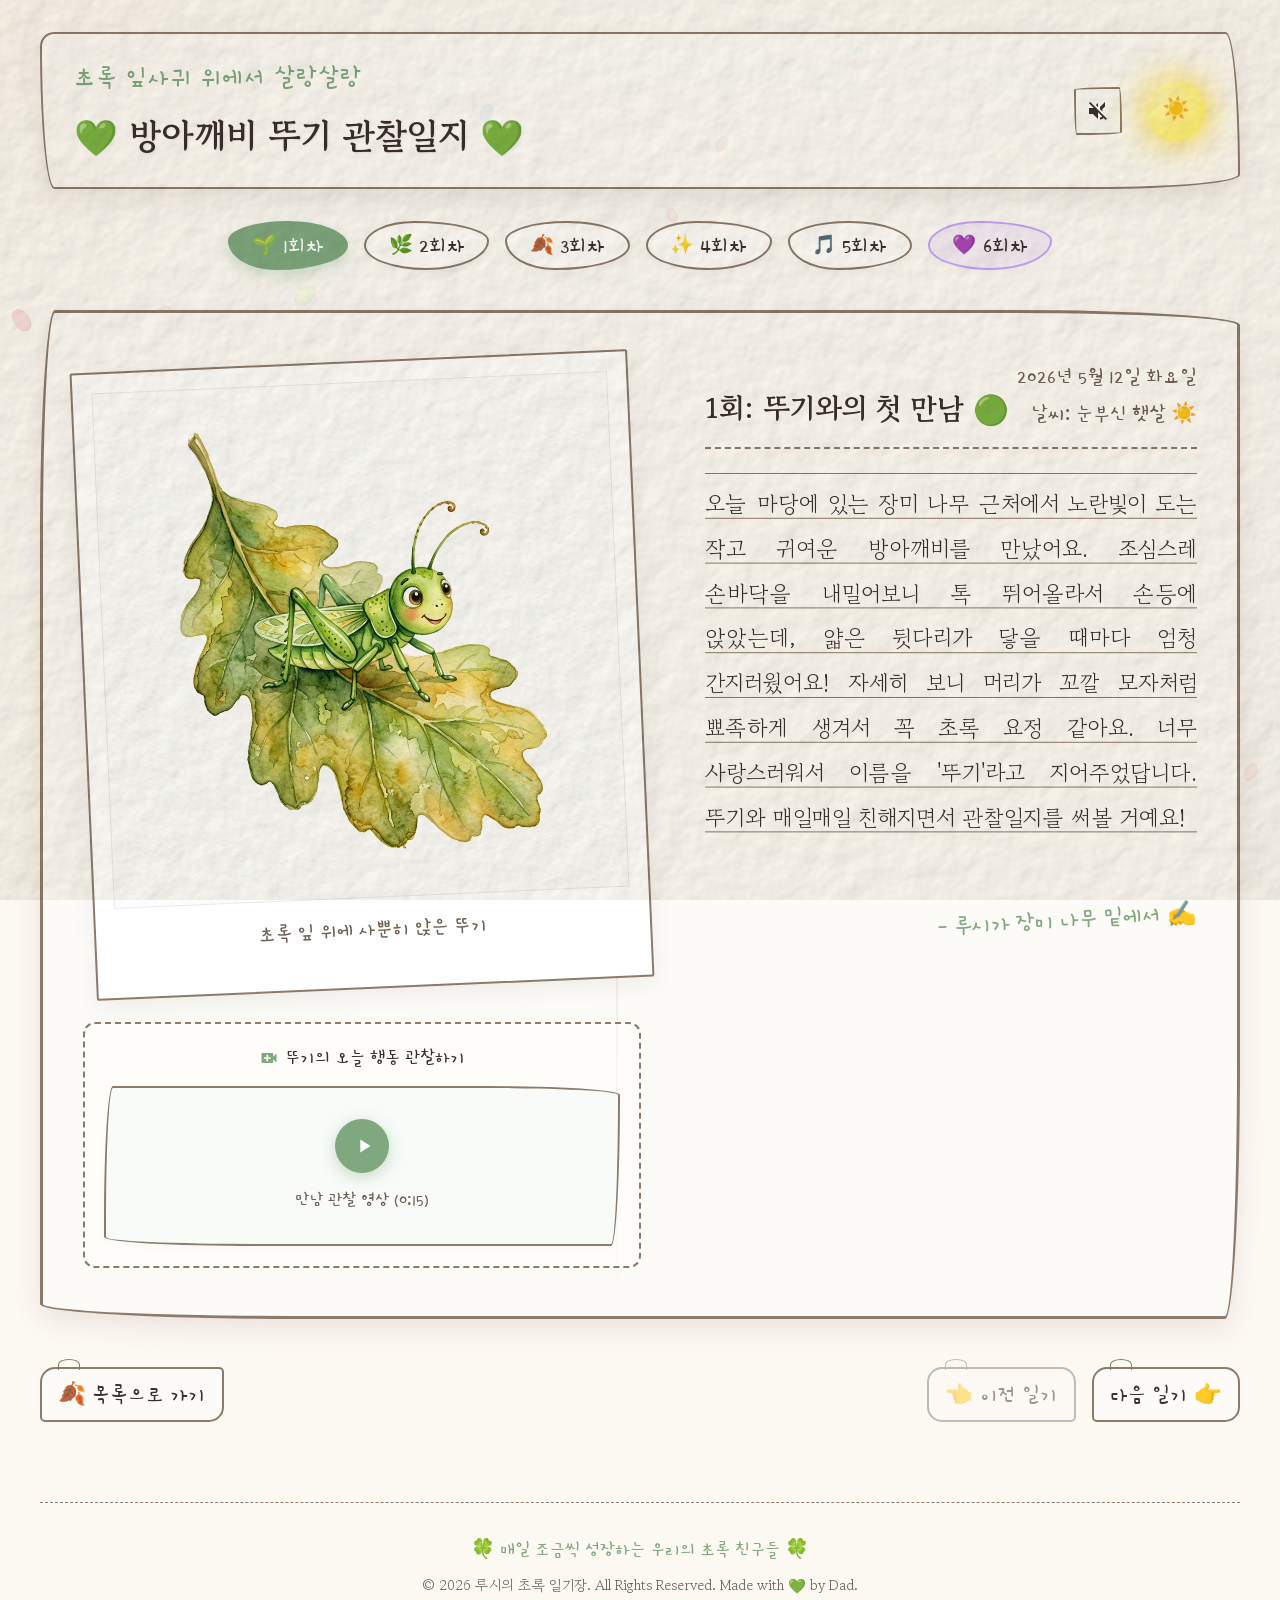
==== commit 72cf2e63: "feat: Maximize Stage 5 character scale with 3D depth zoom floating effect, and move video subtitles " ====
--- a/detail.html
+++ b/detail.html
@@ -199,12 +199,14 @@
             <div class="video-frame-container" id="video-container" style="background:#2d3a2e; border: 2px solid var(--border-color); display:flex; flex-direction:column; align-items:center; justify-content:center; position:relative; overflow:hidden;">
                 <!-- Animated canvas for simulated cute grasshopper movement -->
                 <canvas id="video-canvas" style="width:100%; height:100%; background: radial-gradient(circle, #e8f5e9 0%, #c8e6c9 100%);"></canvas>
-                <!-- Play overlay text -->
-                <div id="video-sound-alert" style="position:absolute; bottom:15px; left:15px; background:rgba(0,0,0,0.6); color:#fff; padding:6px 12px; border-radius:20px; font-family:var(--font-handwriting); font-size:1.1rem; display:flex; align-items:center; gap:5px; pointer-events:none;">
-                    🔊 풀벌레 소리가 합성되어 들려요!
-                </div>
-            </div>
-            <p class="memorial-desc" style="margin-top: 1rem; text-align:center;" id="video-modal-desc">
+            </div>
+            
+            <!-- Video sound alert/caption moved underneath -->
+            <div id="video-sound-alert" style="margin-top: 1rem; text-align: center; color: var(--text-secondary); font-family: var(--font-handwriting); font-size: 1.15rem; display: flex; align-items: center; justify-content: center; gap: 5px; pointer-events: none;">
+                🔊 풀벌레 소리가 합성되어 들려요!
+            </div>
+            
+            <p class="memorial-desc" style="margin-top: 0.5rem; text-align:center;" id="video-modal-desc">
                 뚜기가 나뭇잎을 갉아 먹으며 안테나를 파르르 흔들고 있어요!
             </p>
         </div>
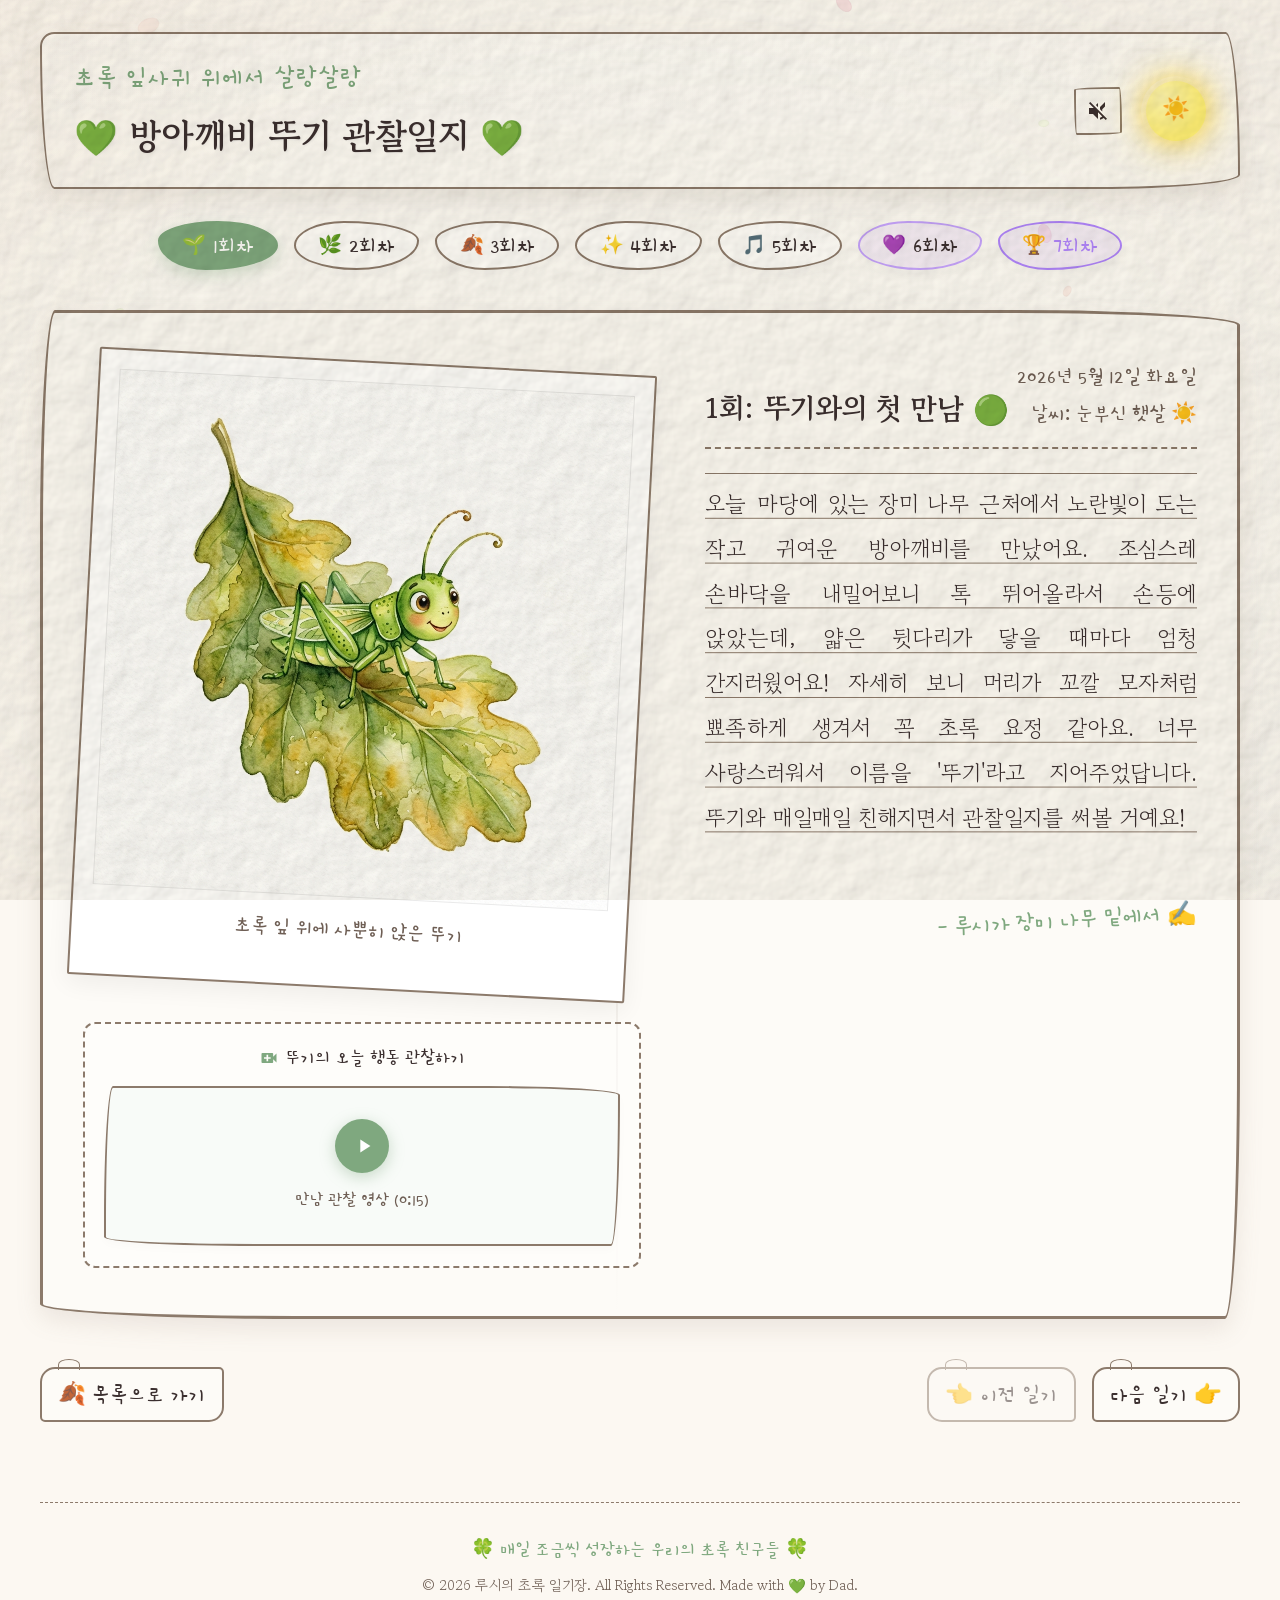
==== commit 716a03aa: "feat: add Captain Ant PWA diary and 3-Way Crossover Sports Day episodes for Ttougi, Snail, and Ant" ====
--- a/detail.html
+++ b/detail.html
@@ -81,6 +81,10 @@
                 <button class="tab-btn special-tab" data-ep="6">
                     <span class="tab-icon">💜</span> 6회차
                 </button>
+                <!-- 7th tab for crossover event -->
+                <button class="tab-btn special-tab" data-ep="7" style="border-color:var(--accent-purple-hover); color:var(--accent-purple-hover);">
+                    <span class="tab-icon">🏆</span> 7회차
+                </button>
             </nav>
 
             <!-- Lined Diary Book Layout -->
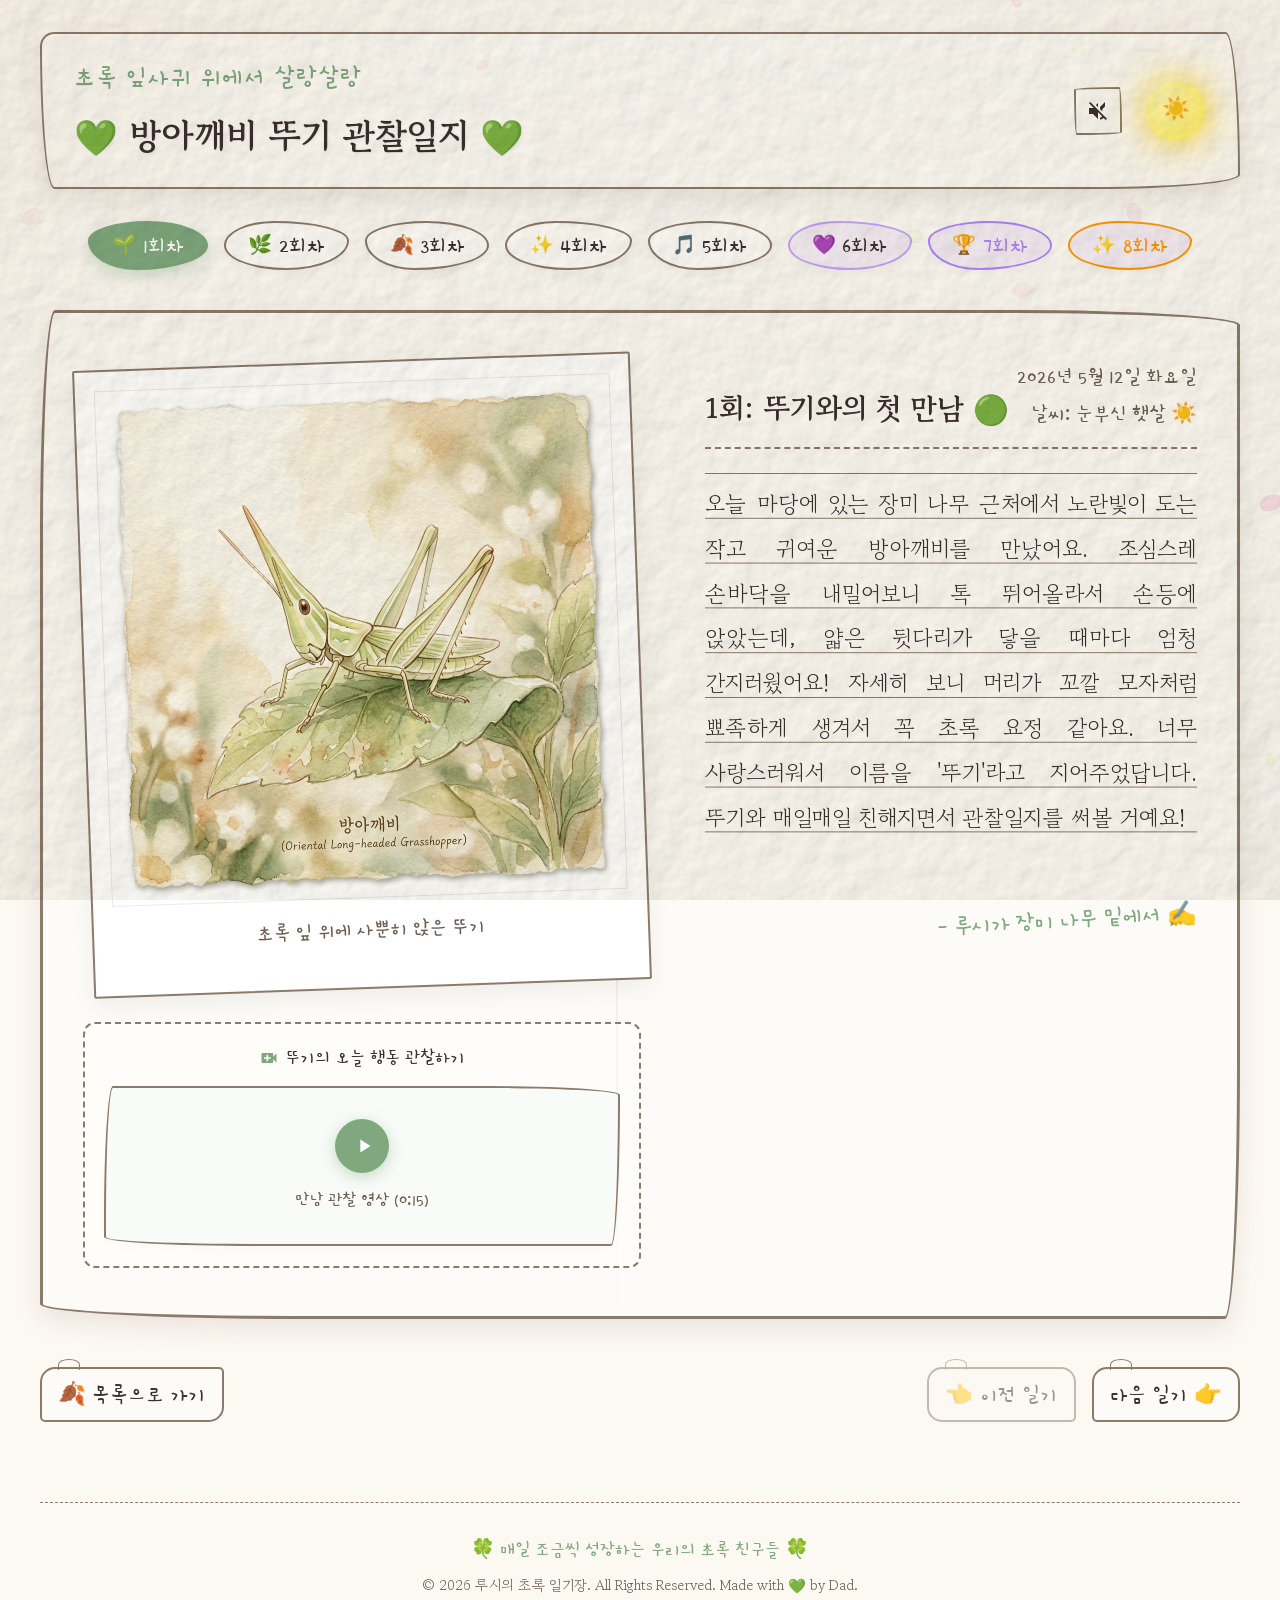
==== commit 5ff432c0: "feat: 뚜기 8화 및 달팽이 12일차 일기 추가, 크롭된 H.264 영상 및 손그림 계획표 달력(days.jpg) 연동" ====
--- a/detail.html
+++ b/detail.html
@@ -85,6 +85,10 @@
                 <button class="tab-btn special-tab" data-ep="7" style="border-color:var(--accent-purple-hover); color:var(--accent-purple-hover);">
                     <span class="tab-icon">🏆</span> 7회차
                 </button>
+                <!-- 8th tab for real video/molt event -->
+                <button class="tab-btn special-tab" data-ep="8" style="border-color:#ff9800; color:#ff9800;">
+                    <span class="tab-icon">✨</span> 8회차
+                </button>
             </nav>
 
             <!-- Lined Diary Book Layout -->
@@ -203,6 +207,8 @@
             <div class="video-frame-container" id="video-container" style="background:#2d3a2e; border: 2px solid var(--border-color); display:flex; flex-direction:column; align-items:center; justify-content:center; position:relative; overflow:hidden;">
                 <!-- Animated canvas for simulated cute grasshopper movement -->
                 <canvas id="video-canvas" style="width:100%; height:100%; background: radial-gradient(circle, #e8f5e9 0%, #c8e6c9 100%);"></canvas>
+                <!-- Real video player for new mp4 clips -->
+                <video id="real-video" style="display:none; width:100%; height:100%; object-fit:contain;" controls></video>
             </div>
             
             <!-- Video sound alert/caption moved underneath -->
